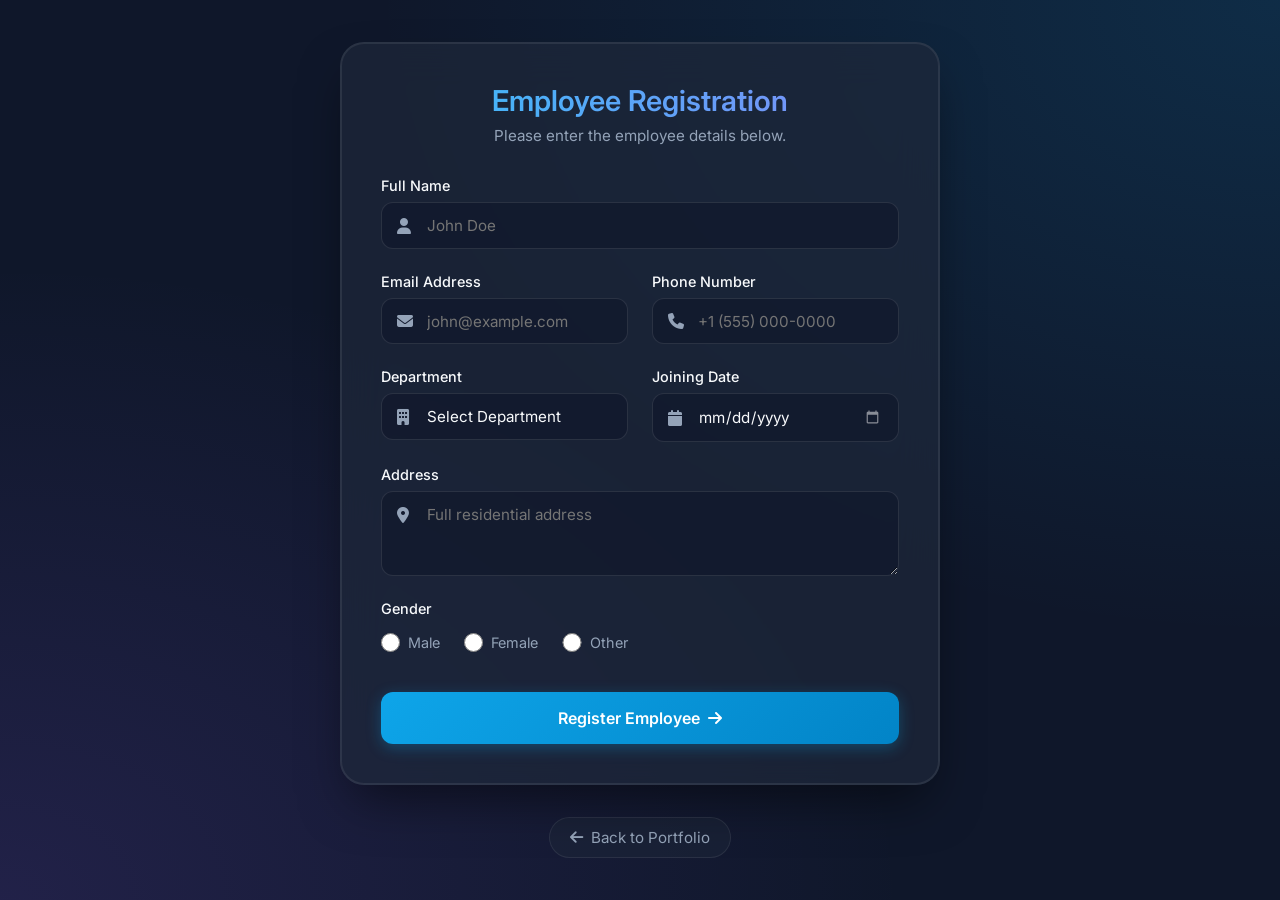
==== lab-exercises/employee-form/index.html @ e00ca889 "EXP.3 AND 4" ====
<!DOCTYPE html>
<html lang="en">
<head>
    <meta charset="UTF-8">
    <meta name="viewport" content="width=device-width, initial-scale=1.0">
    <title>Employee Registration Form | MCA Lab Exercise</title>
    <link rel="stylesheet" href="style.css">
    <link rel="stylesheet" href="https://cdnjs.cloudflare.com/ajax/libs/font-awesome/6.4.0/css/all.min.css">
</head>
<body>
    <div class="form-container">
        <div class="form-box">
            <div class="form-header">
                <h2>Employee Registration</h2>
                <p>Please enter the employee details below.</p>
            </div>
            
            <form id="employeeForm">
                <div class="form-group">
                    <label for="fullName">Full Name</label>
                    <div class="input-wrapper">
                        <i class="fas fa-user"></i>
                        <input type="text" id="fullName" name="fullName" placeholder="John Doe" required>
                    </div>
                </div>

                <div class="form-row">
                    <div class="form-group half">
                        <label for="email">Email Address</label>
                        <div class="input-wrapper">
                            <i class="fas fa-envelope"></i>
                            <input type="email" id="email" name="email" placeholder="john@example.com" required>
                        </div>
                    </div>
                    
                    <div class="form-group half">
                        <label for="phone">Phone Number</label>
                        <div class="input-wrapper">
                            <i class="fas fa-phone"></i>
                            <input type="tel" id="phone" name="phone" placeholder="+1 (555) 000-0000" required>
                        </div>
                    </div>
                </div>

                <div class="form-row">
                    <div class="form-group half">
                        <label for="department">Department</label>
                        <div class="input-wrapper">
                            <i class="fas fa-building"></i>
                            <select id="department" name="department" required>
                                <option value="" disabled selected>Select Department</option>
                                <option value="engineering">Engineering</option>
                                <option value="design">Design</option>
                                <option value="hr">Human Resources</option>
                                <option value="marketing">Marketing</option>
                                <option value="sales">Sales</option>
                            </select>
                        </div>
                    </div>

                    <div class="form-group half">
                        <label for="joinDate">Joining Date</label>
                        <div class="input-wrapper">
                            <i class="fas fa-calendar"></i>
                            <input type="date" id="joinDate" name="joinDate" required>
                        </div>
                    </div>
                </div>

                <div class="form-group">
                    <label for="address">Address</label>
                    <div class="input-wrapper textarea-wrapper">
                        <i class="fas fa-map-marker-alt"></i>
                        <textarea id="address" name="address" rows="3" placeholder="Full residential address" required></textarea>
                    </div>
                </div>
                
                <div class="form-group">
                    <label>Gender</label>
                    <div class="radio-group">
                        <label class="radio-label">
                            <input type="radio" name="gender" value="male" required> Male
                        </label>
                        <label class="radio-label">
                            <input type="radio" name="gender" value="female" required> Female
                        </label>
                        <label class="radio-label">
                            <input type="radio" name="gender" value="other" required> Other
                        </label>
                    </div>
                </div>

                <button type="submit" class="submit-btn">
                    Register Employee <i class="fas fa-arrow-right"></i>
                </button>
            </form>

            <div id="successMessage" class="success-message hidden">
                <div class="success-icon">
                    <i class="fas fa-check-circle"></i>
                </div>
                <h3>Registration Successful!</h3>
                <p>The employee details have been saved successfully.</p>
                <button id="addAnotherBtn" class="add-another-btn">Add Another Employee</button>
            </div>
        </div>
        
        <a href="../../index.html#lab-exercises" class="back-link"><i class="fas fa-arrow-left"></i> Back to Portfolio</a>
    </div>

    <script src="script.js"></script>
</body>
</html>
---- lab-exercises/employee-form/style.css ----
@import url('https://fonts.googleapis.com/css2?family=Inter:wght@300;400;500;600;700&display=swap');

:root {
    --bg-color: #0f172a;
    --form-bg: rgba(30, 41, 59, 0.7);
    --input-bg: rgba(15, 23, 42, 0.6);
    --input-border: rgba(255, 255, 255, 0.1);
    --input-focus: #38bdf8;
    --text-main: #f8fafc;
    --text-muted: #94a3b8;
    --glass-border: rgba(255, 255, 255, 0.08);
    --primary: #0ea5e9;
    --primary-hover: #0284c7;
    --success: #10b981;
}

* {
    margin: 0;
    padding: 0;
    box-sizing: border-box;
    font-family: 'Inter', sans-serif;
}

body {
    background-color: var(--bg-color);
    background-image: 
        radial-gradient(at 100% 0%, rgba(14, 165, 233, 0.15) 0px, transparent 50%),
        radial-gradient(at 0% 100%, rgba(139, 92, 246, 0.15) 0px, transparent 50%);
    color: var(--text-main);
    min-height: 100vh;
    display: flex;
    justify-content: center;
    align-items: center;
    padding: 2rem;
}

.form-container {
    display: flex;
    flex-direction: column;
    align-items: center;
    gap: 2rem;
    width: 100%;
    max-width: 600px;
}

.form-box {
    background: var(--form-bg);
    backdrop-filter: blur(20px);
    -webkit-backdrop-filter: blur(20px);
    border: 1px solid var(--glass-border);
    border-radius: 24px;
    padding: 2.5rem;
    width: 100%;
    box-shadow: 0 25px 50px -12px rgba(0, 0, 0, 0.5), 0 0 0 1px var(--glass-border) inset;
    position: relative;
    overflow: hidden;
}

.form-header {
    text-align: center;
    margin-bottom: 2rem;
}

.form-header h2 {
    font-size: 1.8rem;
    font-weight: 600;
    margin-bottom: 0.5rem;
    background: linear-gradient(to right, #38bdf8, #818cf8);
    -webkit-background-clip: text;
    background-clip: text;
    -webkit-text-fill-color: transparent;
}

.form-header p {
    color: var(--text-muted);
    font-size: 0.95rem;
}

.form-group {
    margin-bottom: 1.5rem;
}

.form-row {
    display: flex;
    gap: 1.5rem;
}

.half {
    flex: 1;
}

label {
    display: block;
    margin-bottom: 0.5rem;
    font-size: 0.9rem;
    font-weight: 500;
    color: var(--text-main);
}

.input-wrapper {
    position: relative;
    display: flex;
    align-items: center;
}

.input-wrapper i {
    position: absolute;
    left: 1rem;
    color: var(--text-muted);
    font-size: 1rem;
}

.textarea-wrapper i {
    top: 1rem;
}

input[type="text"],
input[type="email"],
input[type="tel"],
input[type="date"],
select,
textarea {
    width: 100%;
    background: var(--input-bg);
    border: 1px solid var(--input-border);
    border-radius: 12px;
    padding: 0.8rem 1rem 0.8rem 2.8rem;
    color: var(--text-main);
    font-size: 0.95rem;
    outline: none;
    transition: all 0.3s ease;
}

textarea {
    resize: vertical;
    min-height: 80px;
}

input:focus,
select:focus,
textarea:focus {
    border-color: var(--input-focus);
    box-shadow: 0 0 0 3px rgba(56, 189, 248, 0.1);
}

select {
    appearance: none;
    cursor: pointer;
}

/* Fix select dropdown options styling */
select option {
    background-color: #1e293b;
    color: white;
}

input[type="date"]::-webkit-calendar-picker-indicator {
    filter: invert(1);
    opacity: 0.5;
    cursor: pointer;
}

.radio-group {
    display: flex;
    gap: 1.5rem;
    padding: 0.5rem 0;
}

.radio-label {
    display: flex;
    align-items: center;
    gap: 0.5rem;
    cursor: pointer;
    font-weight: 400;
    color: var(--text-muted);
}

.radio-label:hover {
    color: var(--text-main);
}

input[type="radio"] {
    accent-color: var(--primary);
    width: 1.2rem;
    height: 1.2rem;
}

.submit-btn {
    width: 100%;
    background: linear-gradient(135deg, var(--primary), var(--primary-hover));
    color: white;
    border: none;
    border-radius: 12px;
    padding: 1rem;
    font-size: 1rem;
    font-weight: 600;
    cursor: pointer;
    transition: all 0.3s ease;
    display: flex;
    justify-content: center;
    align-items: center;
    gap: 0.5rem;
    margin-top: 1rem;
    box-shadow: 0 4px 15px rgba(14, 165, 233, 0.3);
}

.submit-btn:hover {
    transform: translateY(-2px);
    box-shadow: 0 6px 20px rgba(14, 165, 233, 0.5);
}

/* Success Message Styles */
.success-message {
    position: absolute;
    top: 0;
    left: 0;
    width: 100%;
    height: 100%;
    background: var(--form-bg);
    backdrop-filter: blur(10px);
    display: flex;
    flex-direction: column;
    justify-content: center;
    align-items: center;
    text-align: center;
    padding: 2.5rem;
    border-radius: 24px;
    transition: opacity 0.4s ease, visibility 0.4s ease;
    z-index: 10;
}

.success-message.hidden {
    opacity: 0;
    visibility: hidden;
    pointer-events: none;
}

.success-icon {
    font-size: 4rem;
    color: var(--success);
    margin-bottom: 1.5rem;
    animation: scaleIn 0.5s cubic-bezier(0.175, 0.885, 0.32, 1.275) forwards;
}

.success-message h3 {
    font-size: 1.8rem;
    font-weight: 600;
    margin-bottom: 1rem;
    color: var(--text-main);
}

.success-message p {
    color: var(--text-muted);
    margin-bottom: 2rem;
}

.add-another-btn {
    background: transparent;
    color: var(--text-main);
    border: 1px solid var(--glass-border);
    border-radius: 12px;
    padding: 0.8rem 1.5rem;
    font-size: 0.95rem;
    font-weight: 500;
    cursor: pointer;
    transition: all 0.3s ease;
}

.add-another-btn:hover {
    background: rgba(255, 255, 255, 0.05);
    border-color: rgba(255, 255, 255, 0.2);
}

@keyframes scaleIn {
    0% { transform: scale(0); opacity: 0; }
    100% { transform: scale(1); opacity: 1; }
}

.back-link {
    display: inline-flex;
    align-items: center;
    gap: 8px;
    color: var(--text-muted);
    text-decoration: none;
    font-size: 0.95rem;
    padding: 10px 20px;
    border-radius: 100px;
    background: rgba(30, 41, 59, 0.5);
    border: 1px solid var(--glass-border);
    transition: all 0.3s ease;
}

.back-link:hover {
    color: var(--text-main);
    background: rgba(51, 65, 85, 0.8);
    transform: translateX(-5px);
}

/* Responsive */
@media (max-width: 640px) {
    .form-row {
        flex-direction: column;
        gap: 0;
    }
    
    .form-box {
        padding: 1.5rem;
    }
}
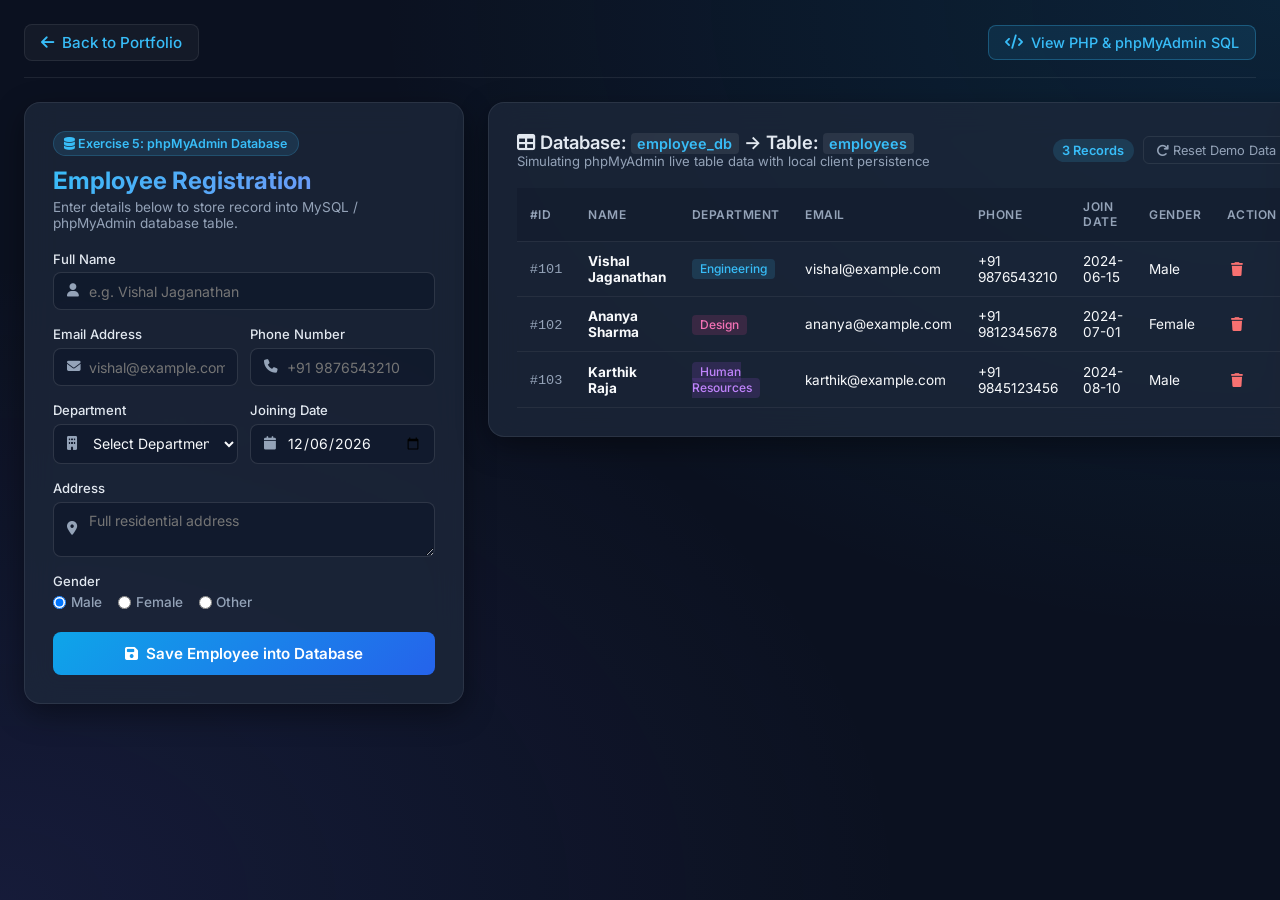
==== commit b77fe737: "remaining exe" ====
--- a/lab-exercises/employee-form/index.html
+++ b/lab-exercises/employee-form/index.html
@@ -3,109 +3,204 @@
 <head>
     <meta charset="UTF-8">
     <meta name="viewport" content="width=device-width, initial-scale=1.0">
-    <title>Employee Registration Form | MCA Lab Exercise</title>
+    <title>Employee Management & phpMyAdmin Database | MCA Lab</title>
     <link rel="stylesheet" href="style.css">
     <link rel="stylesheet" href="https://cdnjs.cloudflare.com/ajax/libs/font-awesome/6.4.0/css/all.min.css">
 </head>
 <body>
-    <div class="form-container">
-        <div class="form-box">
-            <div class="form-header">
-                <h2>Employee Registration</h2>
-                <p>Please enter the employee details below.</p>
-            </div>
-            
-            <form id="employeeForm">
-                <div class="form-group">
-                    <label for="fullName">Full Name</label>
-                    <div class="input-wrapper">
-                        <i class="fas fa-user"></i>
-                        <input type="text" id="fullName" name="fullName" placeholder="John Doe" required>
-                    </div>
-                </div>
-
-                <div class="form-row">
-                    <div class="form-group half">
-                        <label for="email">Email Address</label>
+    <div class="page-wrapper">
+        <!-- Top Navigation -->
+        <header class="topbar">
+            <a href="../../index.html#lab-exercises" class="back-link">
+                <i class="fas fa-arrow-left"></i> Back to Portfolio
+            </a>
+            <div class="top-actions">
+                <button type="button" id="viewCodeBtn" class="code-toggle-btn">
+                    <i class="fas fa-code"></i> View PHP & phpMyAdmin SQL
+                </button>
+            </div>
+        </header>
+
+        <div class="content-grid">
+            <!-- Form Card -->
+            <div class="form-box">
+                <div class="form-header">
+                    <div class="badge-pill"><i class="fas fa-database"></i> Exercise 5: phpMyAdmin Database</div>
+                    <h2>Employee Registration</h2>
+                    <p>Enter details below to store record into MySQL / phpMyAdmin database table.</p>
+                </div>
+                
+                <form id="employeeForm">
+                    <div class="form-group">
+                        <label for="fullName">Full Name</label>
                         <div class="input-wrapper">
-                            <i class="fas fa-envelope"></i>
-                            <input type="email" id="email" name="email" placeholder="john@example.com" required>
+                            <i class="fas fa-user"></i>
+                            <input type="text" id="fullName" name="fullName" placeholder="e.g. Vishal Jaganathan" required>
+                        </div>
+                    </div>
+
+                    <div class="form-row">
+                        <div class="form-group half">
+                            <label for="email">Email Address</label>
+                            <div class="input-wrapper">
+                                <i class="fas fa-envelope"></i>
+                                <input type="email" id="email" name="email" placeholder="vishal@example.com" required>
+                            </div>
+                        </div>
+                        
+                        <div class="form-group half">
+                            <label for="phone">Phone Number</label>
+                            <div class="input-wrapper">
+                                <i class="fas fa-phone"></i>
+                                <input type="tel" id="phone" name="phone" placeholder="+91 9876543210" required>
+                            </div>
+                        </div>
+                    </div>
+
+                    <div class="form-row">
+                        <div class="form-group half">
+                            <label for="department">Department</label>
+                            <div class="input-wrapper">
+                                <i class="fas fa-building"></i>
+                                <select id="department" name="department" required>
+                                    <option value="" disabled selected>Select Department</option>
+                                    <option value="Engineering">Engineering</option>
+                                    <option value="Design">Design</option>
+                                    <option value="Human Resources">Human Resources</option>
+                                    <option value="Marketing">Marketing</option>
+                                    <option value="Sales">Sales</option>
+                                </select>
+                            </div>
+                        </div>
+
+                        <div class="form-group half">
+                            <label for="joinDate">Joining Date</label>
+                            <div class="input-wrapper">
+                                <i class="fas fa-calendar"></i>
+                                <input type="date" id="joinDate" name="joinDate" required>
+                            </div>
+                        </div>
+                    </div>
+
+                    <div class="form-group">
+                        <label for="address">Address</label>
+                        <div class="input-wrapper textarea-wrapper">
+                            <i class="fas fa-map-marker-alt"></i>
+                            <textarea id="address" name="address" rows="2" placeholder="Full residential address" required></textarea>
                         </div>
                     </div>
                     
-                    <div class="form-group half">
-                        <label for="phone">Phone Number</label>
-                        <div class="input-wrapper">
-                            <i class="fas fa-phone"></i>
-                            <input type="tel" id="phone" name="phone" placeholder="+1 (555) 000-0000" required>
-                        </div>
-                    </div>
-                </div>
-
-                <div class="form-row">
-                    <div class="form-group half">
-                        <label for="department">Department</label>
-                        <div class="input-wrapper">
-                            <i class="fas fa-building"></i>
-                            <select id="department" name="department" required>
-                                <option value="" disabled selected>Select Department</option>
-                                <option value="engineering">Engineering</option>
-                                <option value="design">Design</option>
-                                <option value="hr">Human Resources</option>
-                                <option value="marketing">Marketing</option>
-                                <option value="sales">Sales</option>
-                            </select>
-                        </div>
-                    </div>
-
-                    <div class="form-group half">
-                        <label for="joinDate">Joining Date</label>
-                        <div class="input-wrapper">
-                            <i class="fas fa-calendar"></i>
-                            <input type="date" id="joinDate" name="joinDate" required>
-                        </div>
-                    </div>
-                </div>
-
-                <div class="form-group">
-                    <label for="address">Address</label>
-                    <div class="input-wrapper textarea-wrapper">
-                        <i class="fas fa-map-marker-alt"></i>
-                        <textarea id="address" name="address" rows="3" placeholder="Full residential address" required></textarea>
-                    </div>
-                </div>
-                
-                <div class="form-group">
-                    <label>Gender</label>
-                    <div class="radio-group">
-                        <label class="radio-label">
-                            <input type="radio" name="gender" value="male" required> Male
-                        </label>
-                        <label class="radio-label">
-                            <input type="radio" name="gender" value="female" required> Female
-                        </label>
-                        <label class="radio-label">
-                            <input type="radio" name="gender" value="other" required> Other
-                        </label>
-                    </div>
-                </div>
-
-                <button type="submit" class="submit-btn">
-                    Register Employee <i class="fas fa-arrow-right"></i>
-                </button>
-            </form>
-
-            <div id="successMessage" class="success-message hidden">
-                <div class="success-icon">
+                    <div class="form-group">
+                        <label>Gender</label>
+                        <div class="radio-group">
+                            <label class="radio-label">
+                                <input type="radio" name="gender" value="Male" required checked> Male
+                            </label>
+                            <label class="radio-label">
+                                <input type="radio" name="gender" value="Female" required> Female
+                            </label>
+                            <label class="radio-label">
+                                <input type="radio" name="gender" value="Other" required> Other
+                            </label>
+                        </div>
+                    </div>
+
+                    <button type="submit" class="submit-btn">
+                        <i class="fas fa-save"></i> Save Employee into Database
+                    </button>
+                </form>
+
+                <div id="toastMessage" class="toast-message hidden">
                     <i class="fas fa-check-circle"></i>
-                </div>
-                <h3>Registration Successful!</h3>
-                <p>The employee details have been saved successfully.</p>
-                <button id="addAnotherBtn" class="add-another-btn">Add Another Employee</button>
+                    <span>Employee saved into database table successfully!</span>
+                </div>
+            </div>
+
+            <!-- Stored Database Records View -->
+            <div class="table-box">
+                <div class="table-header">
+                    <div>
+                        <h3><i class="fas fa-table"></i> Database: <code>employee_db</code> &rarr; Table: <code>employees</code></h3>
+                        <p class="subtext">Simulating phpMyAdmin live table data with local client persistence</p>
+                    </div>
+                    <div class="table-actions">
+                        <span class="badge" id="recordCount">0 Records</span>
+                        <button type="button" id="resetDataBtn" class="btn-sm btn-outline" title="Reset sample records">
+                            <i class="fas fa-redo"></i> Reset Demo Data
+                        </button>
+                    </div>
+                </div>
+
+                <div class="table-responsive">
+                    <table class="data-table">
+                        <thead>
+                            <tr>
+                                <th>#ID</th>
+                                <th>Name</th>
+                                <th>Department</th>
+                                <th>Email</th>
+                                <th>Phone</th>
+                                <th>Join Date</th>
+                                <th>Gender</th>
+                                <th>Action</th>
+                            </tr>
+                        </thead>
+                        <tbody id="employeeTableBody">
+                            <!-- Injected by script.js -->
+                        </tbody>
+                    </table>
+                </div>
             </div>
         </div>
-        
-        <a href="../../index.html#lab-exercises" class="back-link"><i class="fas fa-arrow-left"></i> Back to Portfolio</a>
+    </div>
+
+    <!-- Modal for viewing SQL and PHP code -->
+    <div id="codeModal" class="modal-overlay hidden">
+        <div class="modal-content">
+            <div class="modal-header">
+                <h3><i class="fas fa-code"></i> phpMyAdmin Database Setup & PHP Script</h3>
+                <button type="button" id="closeModalBtn" class="close-btn">&times;</button>
+            </div>
+            <div class="modal-body">
+                <h4>1. phpMyAdmin SQL Table Creation (<code>employee_db.sql</code>)</h4>
+                <pre class="code-snippet"><code>CREATE DATABASE employee_db;
+USE employee_db;
+
+CREATE TABLE employees (
+    id INT AUTO_INCREMENT PRIMARY KEY,
+    full_name VARCHAR(100) NOT NULL,
+    email VARCHAR(100) NOT NULL UNIQUE,
+    phone VARCHAR(20) NOT NULL,
+    department VARCHAR(50) NOT NULL,
+    join_date DATE NOT NULL,
+    address TEXT NOT NULL,
+    gender ENUM('Male', 'Female', 'Other') NOT NULL,
+    created_at TIMESTAMP DEFAULT CURRENT_TIMESTAMP
+);</code></pre>
+
+                <h4 style="margin-top: 1.5rem;">2. PHP Backend Connection & Insert Script (<code>insert_employee.php</code>)</h4>
+                <pre class="code-snippet"><code>&lt;?php
+$conn = new mysqli("localhost", "root", "", "employee_db");
+
+if ($conn->connect_error) {
+    die("Connection failed: " . $conn->connect_error);
+}
+
+if ($_SERVER['REQUEST_METHOD'] === 'POST') {
+    $stmt = $conn->prepare("INSERT INTO employees (full_name, email, phone, department, join_date, address, gender) VALUES (?, ?, ?, ?, ?, ?, ?)");
+    $stmt->bind_param("sssssss", $_POST['fullName'], $_POST['email'], $_POST['phone'], $_POST['department'], $_POST['joinDate'], $_POST['address'], $_POST['gender']);
+    
+    if ($stmt->execute()) {
+        echo "Record stored into phpMyAdmin database successfully!";
+    } else {
+        echo "Error: " . $stmt->error;
+    }
+    $stmt->close();
+}
+$conn->close();
+?&gt;</code></pre>
+            </div>
+        </div>
     </div>
 
     <script src="script.js"></script>
--- a/lab-exercises/employee-form/style.css
+++ b/lab-exercises/employee-form/style.css
@@ -1,17 +1,19 @@
 @import url('https://fonts.googleapis.com/css2?family=Inter:wght@300;400;500;600;700&display=swap');
 
 :root {
-    --bg-color: #0f172a;
-    --form-bg: rgba(30, 41, 59, 0.7);
-    --input-bg: rgba(15, 23, 42, 0.6);
-    --input-border: rgba(255, 255, 255, 0.1);
+    --bg-color: #0b1120;
+    --card-bg: rgba(30, 41, 59, 0.75);
+    --input-bg: rgba(15, 23, 42, 0.65);
+    --input-border: rgba(255, 255, 255, 0.12);
     --input-focus: #38bdf8;
     --text-main: #f8fafc;
     --text-muted: #94a3b8;
     --glass-border: rgba(255, 255, 255, 0.08);
-    --primary: #0ea5e9;
-    --primary-hover: #0284c7;
+    --primary: #0284c7;
+    --primary-hover: #0369a1;
+    --accent: #38bdf8;
     --success: #10b981;
+    --danger: #ef4444;
 }
 
 * {
@@ -24,65 +26,125 @@
 body {
     background-color: var(--bg-color);
     background-image: 
-        radial-gradient(at 100% 0%, rgba(14, 165, 233, 0.15) 0px, transparent 50%),
-        radial-gradient(at 0% 100%, rgba(139, 92, 246, 0.15) 0px, transparent 50%);
+        radial-gradient(at 100% 0%, rgba(14, 165, 233, 0.12) 0px, transparent 50%),
+        radial-gradient(at 0% 100%, rgba(99, 102, 241, 0.12) 0px, transparent 50%);
     color: var(--text-main);
     min-height: 100vh;
-    display: flex;
-    justify-content: center;
-    align-items: center;
-    padding: 2rem;
-}
-
-.form-container {
-    display: flex;
-    flex-direction: column;
-    align-items: center;
-    gap: 2rem;
-    width: 100%;
-    max-width: 600px;
-}
-
+    padding: 1.5rem;
+}
+
+.page-wrapper {
+    max-width: 1280px;
+    margin: 0 auto;
+}
+
+/* Topbar */
+.topbar {
+    display: flex;
+    justify-content: space-between;
+    align-items: center;
+    margin-bottom: 1.5rem;
+    padding-bottom: 1rem;
+    border-bottom: 1px solid var(--glass-border);
+}
+
+.back-link {
+    color: var(--accent);
+    text-decoration: none;
+    font-size: 0.95rem;
+    font-weight: 500;
+    display: inline-flex;
+    align-items: center;
+    gap: 0.5rem;
+    padding: 0.5rem 1rem;
+    background: rgba(255, 255, 255, 0.04);
+    border: 1px solid var(--glass-border);
+    border-radius: 8px;
+    transition: all 0.2s;
+}
+
+.back-link:hover {
+    background: rgba(255, 255, 255, 0.08);
+    transform: translateX(-3px);
+}
+
+.code-toggle-btn {
+    background: rgba(56, 189, 248, 0.1);
+    color: var(--accent);
+    border: 1px solid rgba(56, 189, 248, 0.3);
+    padding: 0.5rem 1rem;
+    border-radius: 8px;
+    font-size: 0.9rem;
+    font-weight: 500;
+    cursor: pointer;
+    display: inline-flex;
+    align-items: center;
+    gap: 0.5rem;
+    transition: all 0.2s;
+}
+
+.code-toggle-btn:hover {
+    background: rgba(56, 189, 248, 0.2);
+}
+
+/* Content Grid */
+.content-grid {
+    display: grid;
+    grid-template-columns: 440px 1fr;
+    gap: 1.5rem;
+    align-items: start;
+}
+
+@media (max-width: 1024px) {
+    .content-grid {
+        grid-template-columns: 1fr;
+    }
+}
+
+/* Form Box */
 .form-box {
-    background: var(--form-bg);
-    backdrop-filter: blur(20px);
-    -webkit-backdrop-filter: blur(20px);
+    background: var(--card-bg);
+    backdrop-filter: blur(16px);
+    -webkit-backdrop-filter: blur(16px);
     border: 1px solid var(--glass-border);
-    border-radius: 24px;
-    padding: 2.5rem;
-    width: 100%;
-    box-shadow: 0 25px 50px -12px rgba(0, 0, 0, 0.5), 0 0 0 1px var(--glass-border) inset;
-    position: relative;
-    overflow: hidden;
-}
-
-.form-header {
-    text-align: center;
-    margin-bottom: 2rem;
+    border-radius: 16px;
+    padding: 1.75rem;
+    box-shadow: 0 10px 30px rgba(0, 0, 0, 0.4);
+}
+
+.badge-pill {
+    display: inline-block;
+    font-size: 0.78rem;
+    font-weight: 600;
+    color: var(--accent);
+    background: rgba(56, 189, 248, 0.12);
+    padding: 0.25rem 0.65rem;
+    border-radius: 9999px;
+    margin-bottom: 0.6rem;
+    border: 1px solid rgba(56, 189, 248, 0.2);
 }
 
 .form-header h2 {
-    font-size: 1.8rem;
-    font-weight: 600;
-    margin-bottom: 0.5rem;
-    background: linear-gradient(to right, #38bdf8, #818cf8);
+    font-size: 1.5rem;
+    margin-bottom: 0.3rem;
+    background: linear-gradient(135deg, #38bdf8, #818cf8);
     -webkit-background-clip: text;
-    background-clip: text;
     -webkit-text-fill-color: transparent;
 }
 
 .form-header p {
-    color: var(--text-muted);
-    font-size: 0.95rem;
+    font-size: 0.85rem;
+    color: var(--text-muted);
+    margin-bottom: 1.2rem;
 }
 
 .form-group {
-    margin-bottom: 1.5rem;
+    margin-bottom: 1rem;
 }
 
 .form-row {
     display: flex;
-    gap: 1.5rem;
+    gap: 0.8rem;
 }
 
 .half {
@@ -91,10 +153,10 @@
 
 label {
     display: block;
-    margin-bottom: 0.5rem;
-    font-size: 0.9rem;
+    font-size: 0.82rem;
     font-weight: 500;
-    color: var(--text-main);
+    margin-bottom: 0.35rem;
+    color: #e2e8f0;
 }
 
 .input-wrapper {
@@ -105,13 +167,9 @@
 
 .input-wrapper i {
     position: absolute;
-    left: 1rem;
-    color: var(--text-muted);
-    font-size: 1rem;
-}
-
-.textarea-wrapper i {
-    top: 1rem;
+    left: 0.85rem;
+    color: var(--text-muted);
+    font-size: 0.85rem;
 }
 
 input[type="text"],
@@ -121,189 +179,293 @@
 select,
 textarea {
     width: 100%;
-    background: var(--input-bg);
+    padding: 0.6rem 0.75rem 0.6rem 2.2rem;
+    background-color: var(--input-bg);
     border: 1px solid var(--input-border);
-    border-radius: 12px;
-    padding: 0.8rem 1rem 0.8rem 2.8rem;
+    border-radius: 8px;
     color: var(--text-main);
-    font-size: 0.95rem;
-    outline: none;
-    transition: all 0.3s ease;
+    font-size: 0.88rem;
+    transition: all 0.2s;
 }
 
 textarea {
+    padding-left: 2.2rem;
     resize: vertical;
-    min-height: 80px;
 }
 
 input:focus,
 select:focus,
 textarea:focus {
+    outline: none;
     border-color: var(--input-focus);
-    box-shadow: 0 0 0 3px rgba(56, 189, 248, 0.1);
-}
-
-select {
-    appearance: none;
-    cursor: pointer;
-}
-
-/* Fix select dropdown options styling */
-select option {
-    background-color: #1e293b;
-    color: white;
-}
-
-input[type="date"]::-webkit-calendar-picker-indicator {
-    filter: invert(1);
-    opacity: 0.5;
-    cursor: pointer;
+    box-shadow: 0 0 0 2px rgba(56, 189, 248, 0.2);
 }
 
 .radio-group {
     display: flex;
-    gap: 1.5rem;
-    padding: 0.5rem 0;
+    gap: 1rem;
+    margin-top: 0.3rem;
 }
 
 .radio-label {
-    display: flex;
-    align-items: center;
-    gap: 0.5rem;
-    cursor: pointer;
-    font-weight: 400;
-    color: var(--text-muted);
-}
-
-.radio-label:hover {
-    color: var(--text-main);
-}
-
-input[type="radio"] {
-    accent-color: var(--primary);
-    width: 1.2rem;
-    height: 1.2rem;
+    font-size: 0.85rem;
+    color: var(--text-muted);
+    cursor: pointer;
+    display: inline-flex;
+    align-items: center;
+    gap: 0.3rem;
 }
 
 .submit-btn {
     width: 100%;
-    background: linear-gradient(135deg, var(--primary), var(--primary-hover));
-    color: white;
+    padding: 0.75rem;
+    background: linear-gradient(135deg, #0ea5e9, #2563eb);
     border: none;
-    border-radius: 12px;
-    padding: 1rem;
-    font-size: 1rem;
+    border-radius: 8px;
+    color: #fff;
+    font-size: 0.95rem;
     font-weight: 600;
     cursor: pointer;
-    transition: all 0.3s ease;
     display: flex;
     justify-content: center;
     align-items: center;
     gap: 0.5rem;
     margin-top: 1rem;
-    box-shadow: 0 4px 15px rgba(14, 165, 233, 0.3);
+    transition: all 0.2s;
 }
 
 .submit-btn:hover {
-    transform: translateY(-2px);
-    box-shadow: 0 6px 20px rgba(14, 165, 233, 0.5);
-}
-
-/* Success Message Styles */
-.success-message {
-    position: absolute;
+    background: linear-gradient(135deg, #0284c7, #1d4ed8);
+    transform: translateY(-1px);
+    box-shadow: 0 4px 12px rgba(37, 99, 235, 0.4);
+}
+
+.toast-message {
+    margin-top: 1rem;
+    padding: 0.75rem 1rem;
+    background: rgba(16, 185, 129, 0.15);
+    border: 1px solid rgba(16, 185, 129, 0.3);
+    border-radius: 8px;
+    color: #34d399;
+    font-size: 0.85rem;
+    display: flex;
+    align-items: center;
+    gap: 0.5rem;
+}
+
+/* Table Box */
+.table-box {
+    background: var(--card-bg);
+    backdrop-filter: blur(16px);
+    -webkit-backdrop-filter: blur(16px);
+    border: 1px solid var(--glass-border);
+    border-radius: 16px;
+    padding: 1.75rem;
+    box-shadow: 0 10px 30px rgba(0, 0, 0, 0.4);
+}
+
+.table-header {
+    display: flex;
+    justify-content: space-between;
+    align-items: center;
+    margin-bottom: 1.2rem;
+    flex-wrap: wrap;
+    gap: 0.8rem;
+}
+
+.table-header h3 {
+    font-size: 1.15rem;
+    font-weight: 600;
+    color: #e2e8f0;
+}
+
+.table-header code {
+    background: rgba(255, 255, 255, 0.08);
+    padding: 0.15rem 0.4rem;
+    border-radius: 4px;
+    color: var(--accent);
+    font-size: 0.9rem;
+}
+
+.table-header .subtext {
+    font-size: 0.82rem;
+    color: var(--text-muted);
+}
+
+.table-actions {
+    display: flex;
+    align-items: center;
+    gap: 0.6rem;
+}
+
+.badge {
+    background: rgba(56, 189, 248, 0.15);
+    color: var(--accent);
+    padding: 0.25rem 0.6rem;
+    border-radius: 9999px;
+    font-size: 0.8rem;
+    font-weight: 600;
+}
+
+.btn-sm {
+    padding: 0.35rem 0.75rem;
+    font-size: 0.8rem;
+    border-radius: 6px;
+    cursor: pointer;
+    border: none;
+    transition: all 0.2s;
+}
+
+.btn-outline {
+    background: transparent;
+    color: var(--text-muted);
+    border: 1px solid var(--glass-border);
+}
+
+.btn-outline:hover {
+    color: #ffffff;
+    background: rgba(255, 255, 255, 0.05);
+}
+
+.table-responsive {
+    overflow-x: auto;
+}
+
+.data-table {
+    width: 100%;
+    border-collapse: collapse;
+    font-size: 0.85rem;
+}
+
+.data-table th,
+.data-table td {
+    padding: 0.7rem 0.8rem;
+    text-align: left;
+    border-bottom: 1px solid rgba(255, 255, 255, 0.06);
+}
+
+.data-table th {
+    background: rgba(15, 23, 42, 0.4);
+    color: #94a3b8;
+    font-weight: 600;
+    text-transform: uppercase;
+    font-size: 0.75rem;
+    letter-spacing: 0.5px;
+}
+
+.data-table tbody tr:hover {
+    background: rgba(255, 255, 255, 0.03);
+}
+
+.id-tag {
+    font-family: monospace;
+    color: #94a3b8;
+}
+
+.dept-badge {
+    padding: 0.15rem 0.5rem;
+    border-radius: 4px;
+    font-size: 0.75rem;
+    font-weight: 500;
+    background: rgba(255, 255, 255, 0.08);
+}
+
+.dept-badge.engineering { background: rgba(56, 189, 248, 0.15); color: #38bdf8; }
+.dept-badge.design { background: rgba(236, 72, 153, 0.15); color: #f472b6; }
+.dept-badge.human { background: rgba(168, 85, 247, 0.15); color: #c084fc; }
+.dept-badge.marketing { background: rgba(245, 158, 11, 0.15); color: #fbbf24; }
+.dept-badge.sales { background: rgba(16, 185, 129, 0.15); color: #34d399; }
+
+.action-btn {
+    background: transparent;
+    border: none;
+    cursor: pointer;
+    font-size: 0.85rem;
+    padding: 0.3rem;
+    border-radius: 4px;
+    transition: all 0.2s;
+}
+
+.delete-btn {
+    color: #f87171;
+}
+
+.delete-btn:hover {
+    color: #ef4444;
+    background: rgba(239, 68, 68, 0.1);
+}
+
+/* Modal */
+.modal-overlay {
+    position: fixed;
     top: 0;
     left: 0;
+    width: 100vw;
+    height: 100vh;
+    background: rgba(0, 0, 0, 0.75);
+    backdrop-filter: blur(8px);
+    display: flex;
+    justify-content: center;
+    align-items: center;
+    z-index: 1000;
+    padding: 1.5rem;
+}
+
+.modal-content {
+    background: #0f172a;
+    border: 1px solid var(--glass-border);
+    border-radius: 16px;
+    max-width: 750px;
     width: 100%;
-    height: 100%;
-    background: var(--form-bg);
-    backdrop-filter: blur(10px);
+    max-height: 85vh;
     display: flex;
     flex-direction: column;
-    justify-content: center;
-    align-items: center;
-    text-align: center;
-    padding: 2.5rem;
-    border-radius: 24px;
-    transition: opacity 0.4s ease, visibility 0.4s ease;
-    z-index: 10;
-}
-
-.success-message.hidden {
-    opacity: 0;
-    visibility: hidden;
-    pointer-events: none;
-}
-
-.success-icon {
-    font-size: 4rem;
-    color: var(--success);
-    margin-bottom: 1.5rem;
-    animation: scaleIn 0.5s cubic-bezier(0.175, 0.885, 0.32, 1.275) forwards;
-}
-
-.success-message h3 {
-    font-size: 1.8rem;
-    font-weight: 600;
-    margin-bottom: 1rem;
-    color: var(--text-main);
-}
-
-.success-message p {
-    color: var(--text-muted);
-    margin-bottom: 2rem;
-}
-
-.add-another-btn {
+    box-shadow: 0 25px 50px rgba(0, 0, 0, 0.6);
+}
+
+.modal-header {
+    padding: 1.25rem 1.5rem;
+    border-bottom: 1px solid var(--glass-border);
+    display: flex;
+    justify-content: space-between;
+    align-items: center;
+}
+
+.modal-header h3 {
+    font-size: 1.15rem;
+    color: var(--accent);
+}
+
+.close-btn {
     background: transparent;
-    color: var(--text-main);
-    border: 1px solid var(--glass-border);
-    border-radius: 12px;
-    padding: 0.8rem 1.5rem;
-    font-size: 0.95rem;
-    font-weight: 500;
-    cursor: pointer;
-    transition: all 0.3s ease;
-}
-
-.add-another-btn:hover {
-    background: rgba(255, 255, 255, 0.05);
-    border-color: rgba(255, 255, 255, 0.2);
-}
-
-@keyframes scaleIn {
-    0% { transform: scale(0); opacity: 0; }
-    100% { transform: scale(1); opacity: 1; }
-}
-
-.back-link {
-    display: inline-flex;
-    align-items: center;
-    gap: 8px;
-    color: var(--text-muted);
-    text-decoration: none;
-    font-size: 0.95rem;
-    padding: 10px 20px;
-    border-radius: 100px;
-    background: rgba(30, 41, 59, 0.5);
-    border: 1px solid var(--glass-border);
-    transition: all 0.3s ease;
-}
-
-.back-link:hover {
-    color: var(--text-main);
-    background: rgba(51, 65, 85, 0.8);
-    transform: translateX(-5px);
-}
-
-/* Responsive */
-@media (max-width: 640px) {
-    .form-row {
-        flex-direction: column;
-        gap: 0;
-    }
-    
-    .form-box {
-        padding: 1.5rem;
-    }
-}
+    border: none;
+    font-size: 1.5rem;
+    color: var(--text-muted);
+    cursor: pointer;
+}
+
+.close-btn:hover {
+    color: #ffffff;
+}
+
+.modal-body {
+    padding: 1.5rem;
+    overflow-y: auto;
+}
+
+.code-snippet {
+    background: #090d16;
+    border: 1px solid rgba(255, 255, 255, 0.08);
+    padding: 1rem;
+    border-radius: 8px;
+    overflow-x: auto;
+    font-size: 0.85rem;
+    color: #38bdf8;
+    margin-top: 0.5rem;
+    font-family: 'Consolas', monospace;
+    line-height: 1.5;
+}
+
+.hidden {
+    display: none !important;
+}
